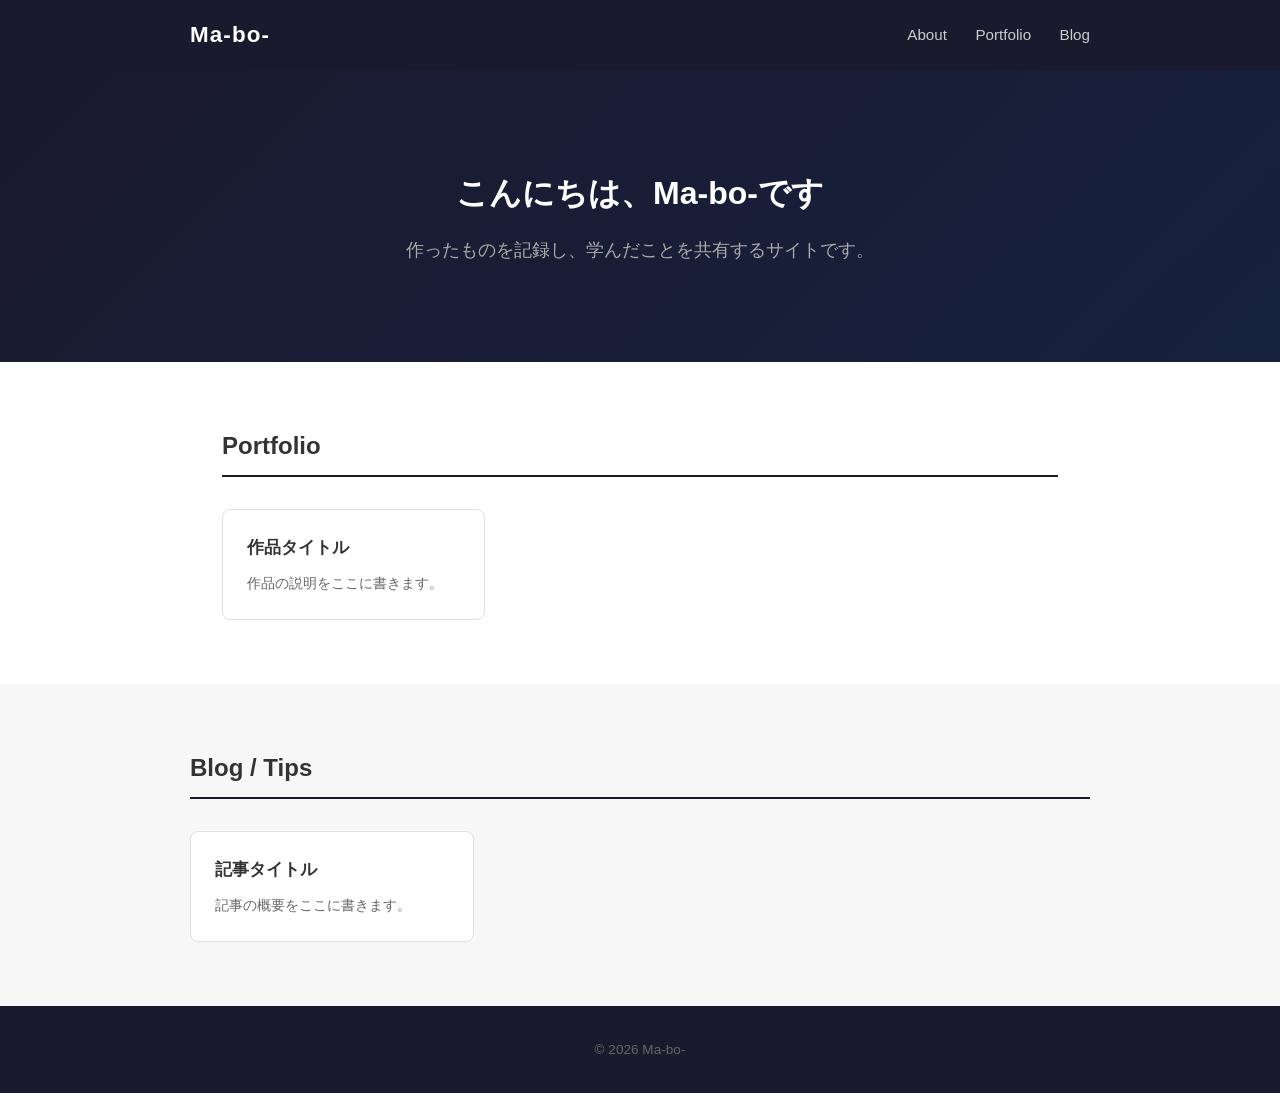
==== index.html @ 69f79c97 "initial commit: add index.html and style.css" ====
<!DOCTYPE html>
<html lang="ja">
<head>
  <meta charset="UTF-8">
  <meta name="viewport" content="width=device-width, initial-scale=1.0">
  <title>Ma-bo- | Blog & Portfolio</title>
  <link rel="stylesheet" href="style.css">
</head>
<body>

  <header>
    <div class="header-inner">
      <h1 class="site-title">Ma-bo-</h1>
      <nav>
        <a href="#about">About</a>
        <a href="#portfolio">Portfolio</a>
        <a href="#blog">Blog</a>
      </nav>
    </div>
  </header>

  <section id="about" class="hero">
    <h2>こんにちは、Ma-bo-です</h2>
    <p>作ったものを記録し、学んだことを共有するサイトです。</p>
  </section>

  <section id="portfolio" class="section">
    <h2 class="section-title">Portfolio</h2>
    <div class="card-grid">
      <div class="card">
        <h3>作品タイトル</h3>
        <p>作品の説明をここに書きます。</p>
      </div>
    </div>
  </section>

  <section id="blog" class="section alt">
    <h2 class="section-title">Blog / Tips</h2>
    <div class="card-grid">
      <div class="card">
        <h3>記事タイトル</h3>
        <p>記事の概要をここに書きます。</p>
      </div>
    </div>
  </section>

  <footer>
    <p>&copy; 2026 Ma-bo-</p>
  </footer>

</body>
</html>
---- style.css ----
* {
  margin: 0;
  padding: 0;
  box-sizing: border-box;
}

body {
  font-family: "Helvetica Neue", Arial, "Hiragino Kaku Gothic ProN", sans-serif;
  color: #333;
  line-height: 1.7;
}

/* Header */
header {
  background: #1a1a2e;
  color: #fff;
  padding: 1rem 2rem;
  position: sticky;
  top: 0;
  z-index: 100;
}

.header-inner {
  max-width: 900px;
  margin: 0 auto;
  display: flex;
  align-items: center;
  justify-content: space-between;
}

.site-title {
  font-size: 1.4rem;
  letter-spacing: 0.05em;
}

nav a {
  color: #ccc;
  text-decoration: none;
  margin-left: 1.5rem;
  font-size: 0.95rem;
  transition: color 0.2s;
}

nav a:hover {
  color: #fff;
}

/* Hero */
.hero {
  background: linear-gradient(135deg, #1a1a2e, #16213e);
  color: #fff;
  text-align: center;
  padding: 6rem 2rem;
}

.hero h2 {
  font-size: 2rem;
  margin-bottom: 1rem;
}

.hero p {
  font-size: 1.1rem;
  color: #aaa;
}

/* Sections */
.section {
  padding: 4rem 2rem;
  max-width: 900px;
  margin: 0 auto;
}

.section.alt {
  max-width: 100%;
  background: #f7f7f7;
  padding: 4rem 2rem;
}

.section.alt > * {
  max-width: 900px;
  margin-left: auto;
  margin-right: auto;
}

.section-title {
  font-size: 1.5rem;
  margin-bottom: 2rem;
  padding-bottom: 0.5rem;
  border-bottom: 2px solid #1a1a2e;
}

/* Cards */
.card-grid {
  display: grid;
  grid-template-columns: repeat(auto-fill, minmax(260px, 1fr));
  gap: 1.5rem;
}

.card {
  background: #fff;
  border: 1px solid #e0e0e0;
  border-radius: 8px;
  padding: 1.5rem;
  transition: box-shadow 0.2s;
}

.card:hover {
  box-shadow: 0 4px 16px rgba(0,0,0,0.1);
}

.card h3 {
  margin-bottom: 0.5rem;
  font-size: 1.05rem;
}

.card p {
  color: #666;
  font-size: 0.9rem;
}

/* Footer */
footer {
  text-align: center;
  padding: 2rem;
  background: #1a1a2e;
  color: #666;
  font-size: 0.85rem;
}
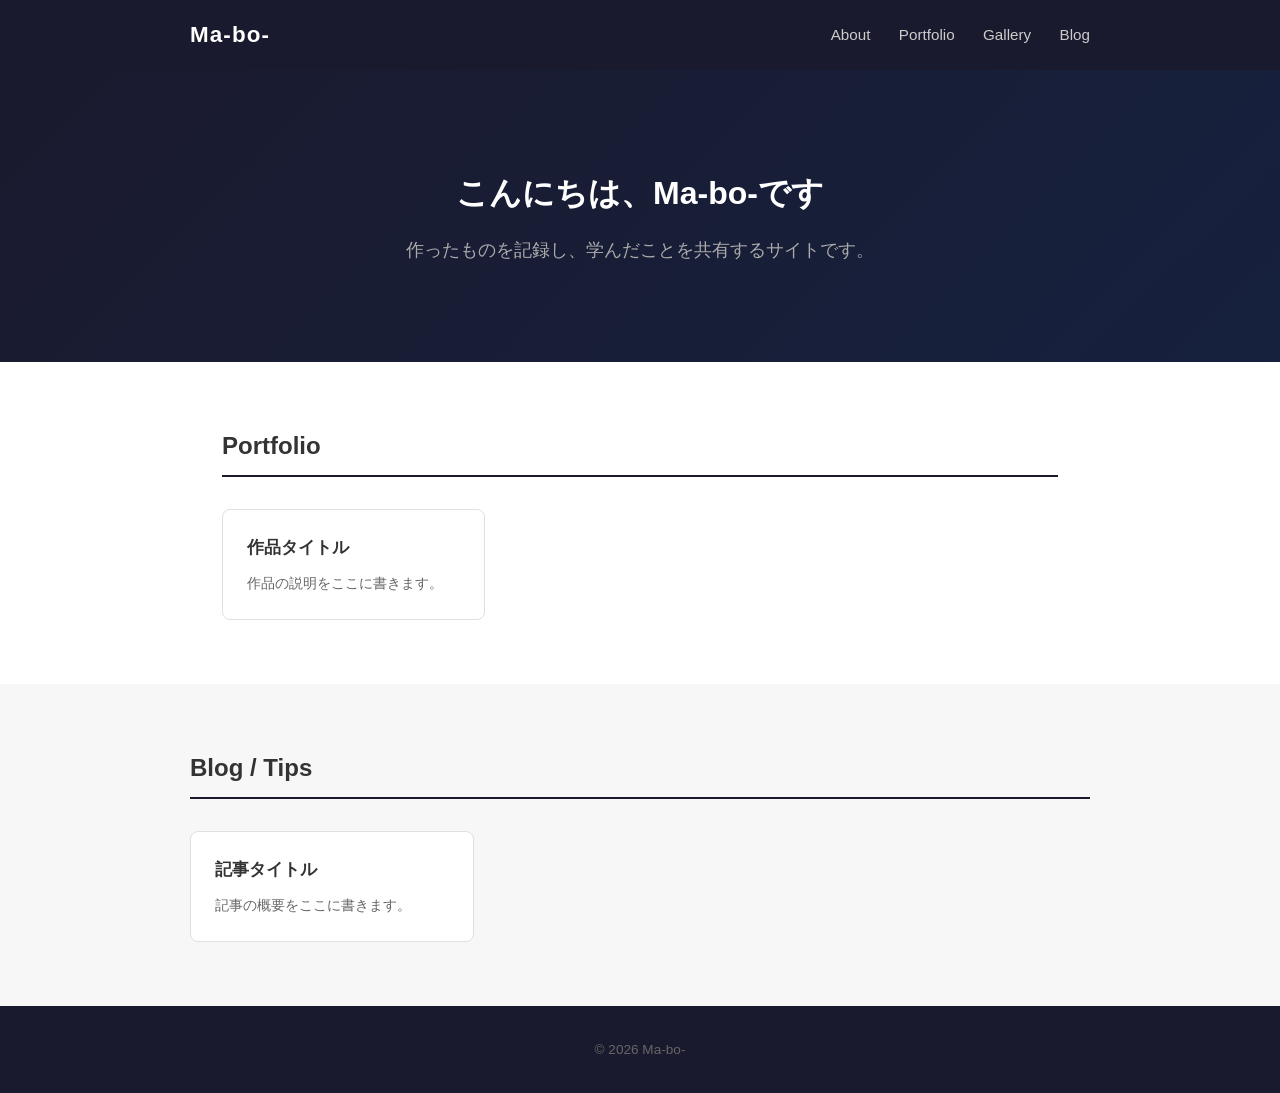
==== commit d1aba335: "add gallery page with diary feed" ====
--- a/index.html
+++ b/index.html
@@ -14,6 +14,7 @@
       <nav>
         <a href="#about">About</a>
         <a href="#portfolio">Portfolio</a>
+        <a href="gallery.html">Gallery</a>
         <a href="#blog">Blog</a>
       </nav>
     </div>
--- a/style.css
+++ b/style.css
@@ -118,6 +118,87 @@
   font-size: 0.9rem;
 }
 
+/* Page Hero */
+.page-hero {
+  background: linear-gradient(135deg, #1a1a2e, #16213e);
+  color: #fff;
+  text-align: center;
+  padding: 3rem 2rem;
+}
+
+.page-hero h2 {
+  font-size: 1.8rem;
+  margin-bottom: 0.5rem;
+}
+
+.page-hero p {
+  color: #aaa;
+}
+
+/* Active nav link */
+nav a.active {
+  color: #fff;
+  border-bottom: 2px solid #fff;
+  padding-bottom: 2px;
+}
+
+/* Site title link */
+.site-title a {
+  color: inherit;
+  text-decoration: none;
+}
+
+/* Feed */
+.feed {
+  max-width: 680px;
+  margin: 3rem auto;
+  padding: 0 1.5rem;
+  display: flex;
+  flex-direction: column;
+  gap: 3rem;
+}
+
+/* Post */
+.post {
+  border-bottom: 1px solid #e0e0e0;
+  padding-bottom: 3rem;
+}
+
+.post-meta time {
+  font-size: 0.85rem;
+  color: #999;
+  display: block;
+  margin-bottom: 0.75rem;
+}
+
+.post-img {
+  width: 100%;
+  border-radius: 10px;
+  display: block;
+  margin-bottom: 1rem;
+}
+
+.post-img-placeholder {
+  width: 100%;
+  aspect-ratio: 4 / 3;
+  background: #f0f0f0;
+  border-radius: 10px;
+  display: flex;
+  align-items: center;
+  justify-content: center;
+  text-align: center;
+  color: #aaa;
+  font-size: 0.9rem;
+  margin-bottom: 1rem;
+  line-height: 1.8;
+}
+
+.post-text {
+  font-size: 1rem;
+  color: #444;
+  line-height: 1.8;
+}
+
 /* Footer */
 footer {
   text-align: center;
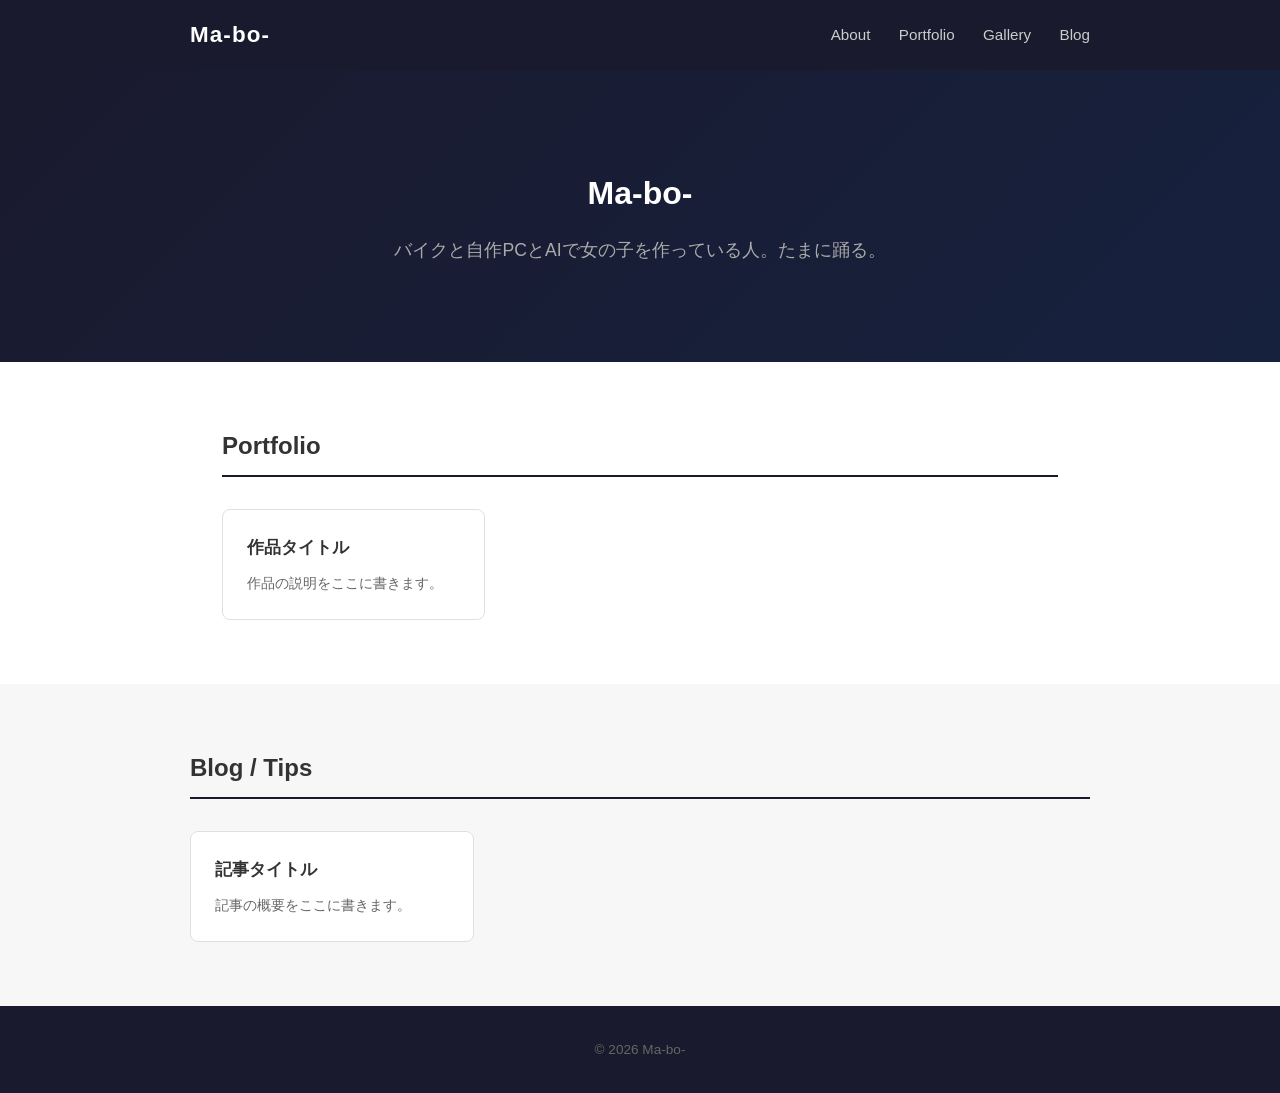
==== commit 46d2f5c1: "update about section" ====
--- a/index.html
+++ b/index.html
@@ -21,8 +21,8 @@
   </header>
 
   <section id="about" class="hero">
-    <h2>こんにちは、Ma-bo-です</h2>
-    <p>作ったものを記録し、学んだことを共有するサイトです。</p>
+    <h2>Ma-bo-</h2>
+    <p>バイクと自作PCとAIで女の子を作っている人。たまに踊る。</p>
   </section>
 
   <section id="portfolio" class="section">
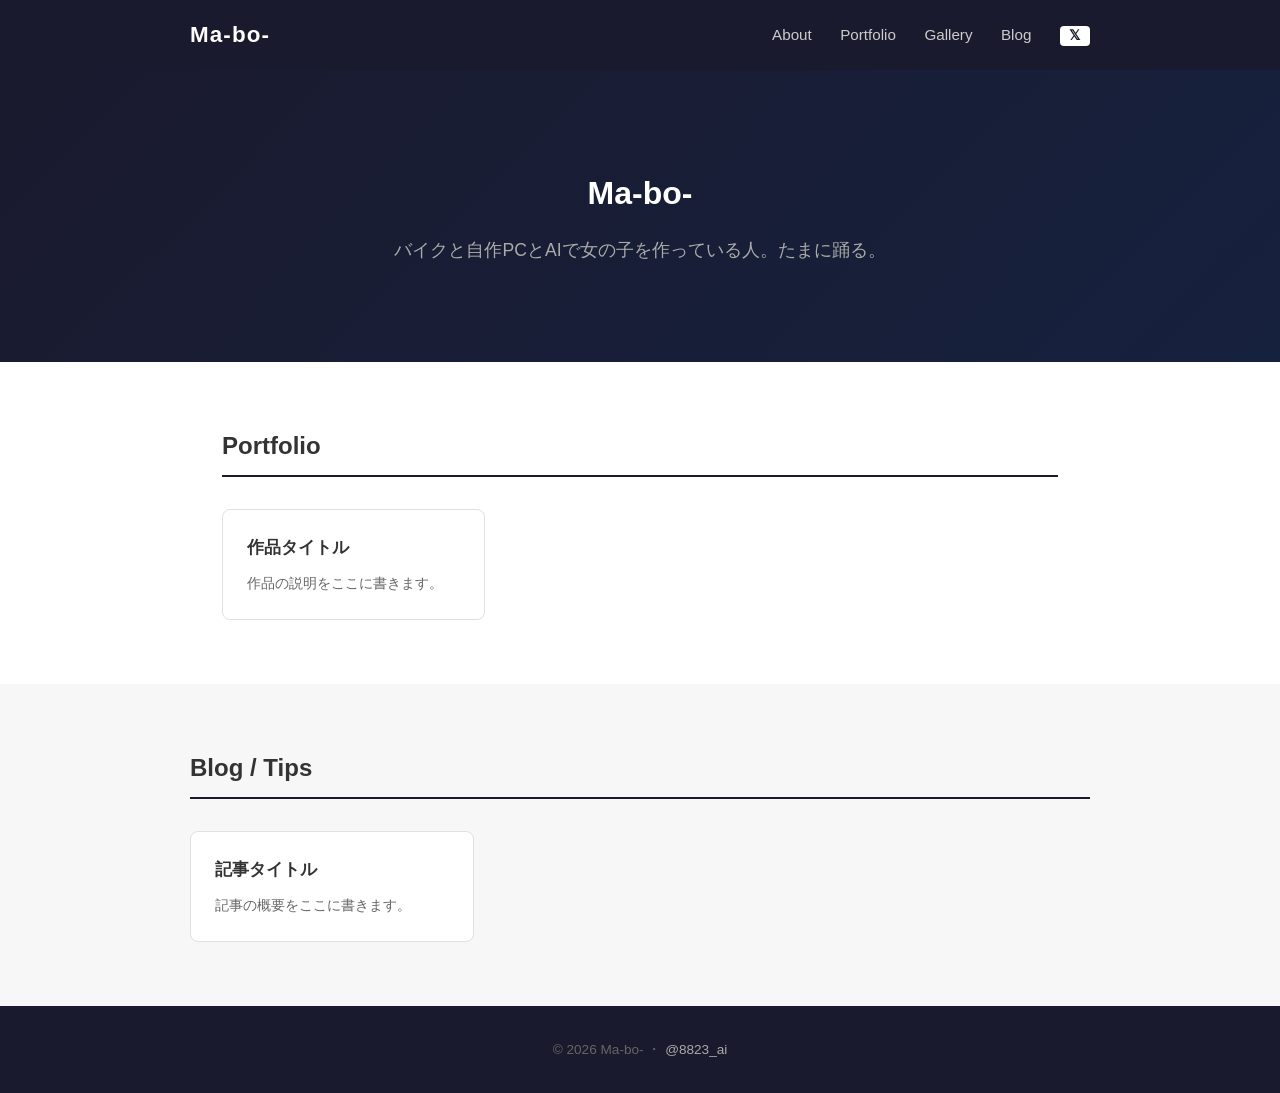
==== commit c4af040a: "add X (@8823_ai) link to header and footer" ====
--- a/index.html
+++ b/index.html
@@ -16,6 +16,7 @@
         <a href="#portfolio">Portfolio</a>
         <a href="gallery.html">Gallery</a>
         <a href="#blog">Blog</a>
+        <a href="https://x.com/8823_ai" target="_blank" class="nav-x">𝕏</a>
       </nav>
     </div>
   </header>
@@ -46,7 +47,7 @@
   </section>
 
   <footer>
-    <p>&copy; 2026 Ma-bo-</p>
+    <p>&copy; 2026 Ma-bo- ・ <a href="https://x.com/8823_ai" target="_blank">@8823_ai</a></p>
   </footer>
 
 </body>
--- a/style.css
+++ b/style.css
@@ -43,6 +43,21 @@
 
 nav a:hover {
   color: #fff;
+}
+
+.nav-x {
+  background: #fff;
+  color: #1a1a2e;
+  padding: 0.15rem 0.6rem;
+  border-radius: 4px;
+  font-weight: bold;
+  font-size: 0.85rem;
+  transition: background 0.2s, color 0.2s;
+}
+
+.nav-x:hover {
+  background: #ccc;
+  color: #000;
 }
 
 /* Hero */
@@ -207,3 +222,12 @@
   color: #666;
   font-size: 0.85rem;
 }
+
+footer a {
+  color: #aaa;
+  text-decoration: none;
+}
+
+footer a:hover {
+  color: #fff;
+}
